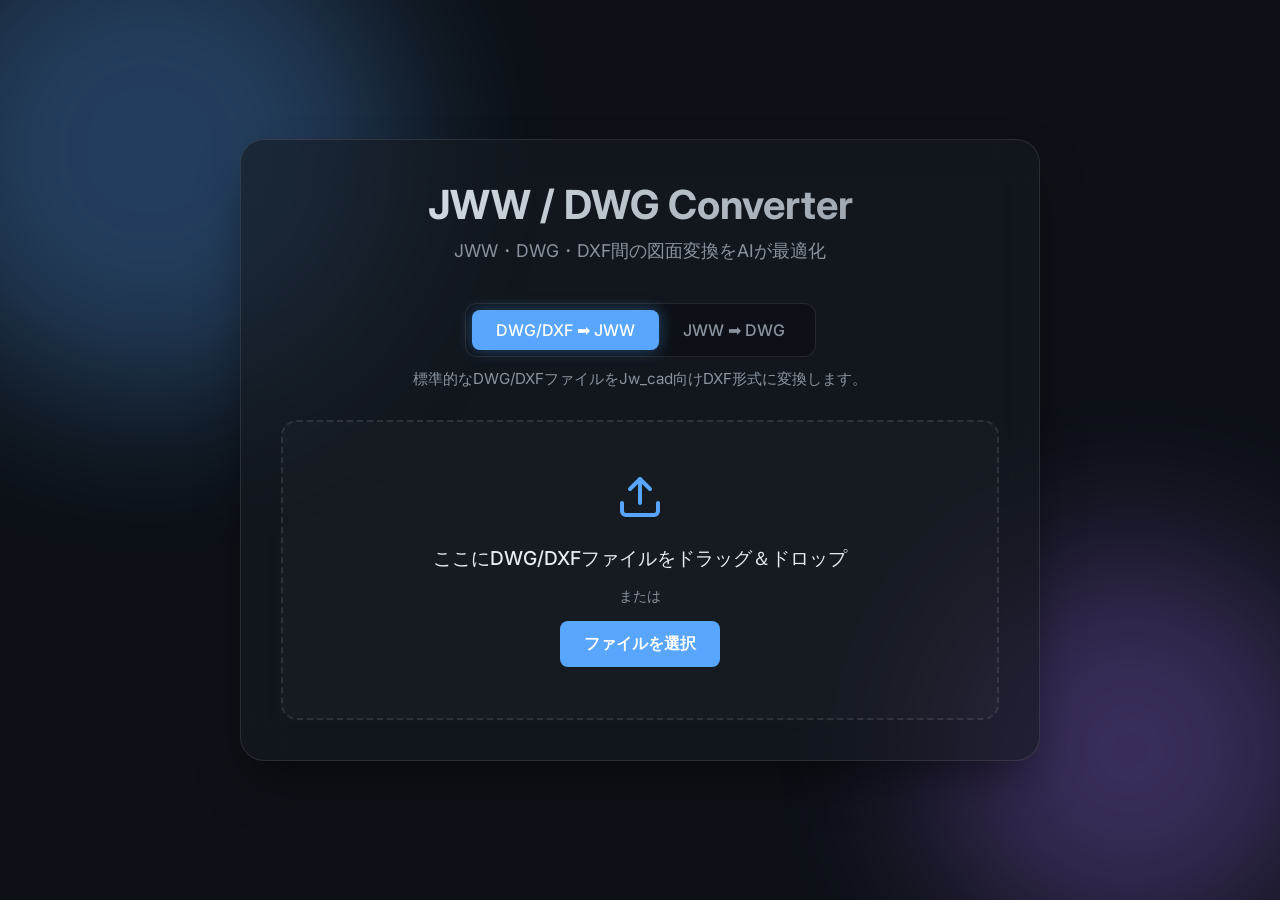
==== frontend/index.html @ c0a696db "JWW/DWG Converter SaaS - initial release Features: - JWW to DWG/DXF conversion - DWG/DXF to JWW conv" ====
<!DOCTYPE html>
<html lang="ja">

<head>
    <meta charset="UTF-8">
    <meta name="viewport" content="width=device-width, initial-scale=1.0">
    <title>JWW / DWG Converter SaaS</title>
    <link href="https://fonts.googleapis.com/css2?family=Inter:wght@400;500;600;700&display=swap" rel="stylesheet">
    <link rel="stylesheet" href="style.css">
</head>

<body>
    <div class="background-elements">
        <div class="circle circle-1"></div>
        <div class="circle circle-2"></div>
    </div>

    <div class="app-container glass-panel">
        <header>
            <h1>JWW / DWG Converter</h1>
            <p>JWW・DWG・DXF間の図面変換をAIが最適化</p>
        </header>

        <main>
            <div class="mode-selector">
                <div class="toggle-container">
                    <input type="radio" id="mode-to-jww" name="conversion-mode" value="to-jww" checked>
                    <label for="mode-to-jww">DWG/DXF ➡ JWW</label>

                    <input type="radio" id="mode-jww-to-dwg" name="conversion-mode" value="jww-to-dwg">
                    <label for="mode-jww-to-dwg">JWW ➡ DWG</label>
                </div>
                <p class="mode-desc" id="mode-desc">標準的なDWG/DXFファイルをJw_cad向けDXF形式に変換します。</p>
            </div>

            <!-- Step 1: Upload -->
            <section id="upload-section" class="active">
                <div class="drop-zone" id="drop-zone">
                    <div class="drop-zone-content">
                        <svg width="48" height="48" viewBox="0 0 24 24" fill="none" stroke="currentColor"
                            stroke-width="2" stroke-linecap="round" stroke-linejoin="round">
                            <path d="M21 15v4a2 2 0 0 1-2 2H5a2 2 0 0 1-2-2v-4"></path>
                            <polyline points="17 8 12 3 7 8"></polyline>
                            <line x1="12" y1="3" x2="12" y2="15"></line>
                        </svg>
                        <p id="drop-zone-text">ここにDWG/DXFファイルをドラッグ＆ドロップ</p>
                        <span>または</span>
                        <button class="btn primary-btn" onclick="document.getElementById('file-input').click()">ファイルを選択</button>
                        <input type="file" id="file-input" accept=".dxf,.dwg,.jww" multiple style="display: none;">
                    </div>
                </div>
            </section>

            <!-- Step 2: Mapping -->
            <section id="mapping-section" class="hidden">
                <div id="file-list-container" class="table-container" style="margin-bottom: 1rem;">
                    <h3>アップロード済みファイル</h3>
                    <ul id="file-list" style="list-style: none; padding: 0; margin: 0;"></ul>
                </div>

                <div class="mapping-header" style="display: flex; justify-content: space-between; align-items: center; flex-wrap: wrap;">
                    <div>
                        <h2>変換マッピング</h2>
                        <p class="filename-display" id="filename-display"></p>
                    </div>
                    <button class="btn primary-btn glow-btn" id="btn-ai-suggest" style="background: linear-gradient(135deg, #a855f7, #6366f1); border-color: transparent;">✨ AI自動提案</button>
                </div>

                <div id="source-format-badge" class="source-badge hidden"></div>

                <div class="table-container">
                    <h3>レイヤーマッピング</h3>
                    <table id="layer-table">
                        <thead>
                            <tr>
                                <th id="th-layer-src">DWG レイヤー</th>
                                <th id="th-layer-tgt">JWW 変換先グループ-レイヤー</th>
                            </tr>
                        </thead>
                        <tbody>
                        </tbody>
                    </table>
                </div>

                <div class="table-container">
                    <h3>色マッピング</h3>
                    <table id="color-table">
                        <thead>
                            <tr>
                                <th id="th-color-src">DWG 色</th>
                                <th id="th-color-tgt">JWW 変換先色 (背景: 黒)</th>
                            </tr>
                        </thead>
                        <tbody>
                        </tbody>
                    </table>
                </div>

                <div class="table-container">
                    <h3>線種マッピング</h3>
                    <table id="linetype-table">
                        <thead>
                            <tr>
                                <th id="th-linetype-src">DWG 線種</th>
                                <th id="th-linetype-tgt">JWW 変換先線種</th>
                            </tr>
                        </thead>
                        <tbody>
                        </tbody>
                    </table>
                </div>

                <div class="actions">
                    <button class="btn secondary-btn" id="btn-cancel">キャンセル</button>
                    <button class="btn primary-btn glow-btn" id="btn-convert">変換開始</button>
                </div>
            </section>

            <!-- Step 3: Success -->
            <section id="success-section" class="hidden">
                <div class="success-content">
                    <svg width="64" height="64" viewBox="0 0 24 24" fill="none" stroke="#22c55e" stroke-width="2"
                        stroke-linecap="round" stroke-linejoin="round">
                        <path d="M22 11.08V12a10 10 0 1 1-5.93-9.14"></path>
                        <polyline points="22 4 12 14.01 9 11.01"></polyline>
                    </svg>
                    <h2>変換成功！</h2>
                    <p id="success-message">変換済みファイルの準備ができました。</p>
                    <a id="download-link" class="btn primary-btn glow-btn" href="#" download>ファイルをダウンロード</a>
                    <button class="btn secondary-btn mt-4" id="btn-restart">別のファイルを変換</button>
                </div>
            </section>

            <!-- Loading overlay -->
            <div id="loading-overlay" class="hidden">
                <div class="spinner"></div>
                <p id="loading-text">処理中...</p>
            </div>
        </main>
    </div>

    <script src="app.js"></script>
</body>

</html>
---- frontend/style.css ----
:root {
    --bg-color: #0d1117;
    --panel-bg: rgba(22, 27, 34, 0.6);
    --panel-border: rgba(255, 255, 255, 0.1);
    --text-primary: #e6edf3;
    --text-secondary: #8b949e;
    --accent-color: #58a6ff;
    --accent-glow: rgba(88, 166, 255, 0.4);
    --success-color: #238636;
    --error-color: #f85149;
    --input-bg: rgba(13, 17, 23, 0.8);
    --table-header: rgba(33, 38, 45, 0.8);
    --table-row-hover: rgba(255, 255, 255, 0.05);
}

* {
    box-sizing: border-box;
    margin: 0;
    padding: 0;
}

body {
    font-family: 'Inter', -apple-system, BlinkMacSystemFont, "Segoe UI", Helvetica, Arial, sans-serif;
    background-color: var(--bg-color);
    color: var(--text-primary);
    min-height: 100vh;
    display: flex;
    justify-content: center;
    align-items: center;
    overflow-x: hidden;
    position: relative;
}

.background-elements {
    position: fixed;
    top: 0;
    left: 0;
    width: 100vw;
    height: 100vh;
    z-index: -1;
    overflow: hidden;
}

.circle {
    position: absolute;
    border-radius: 50%;
    filter: blur(80px);
    opacity: 0.3;
}

.circle-1 {
    width: 500px;
    height: 500px;
    background: #58a6ff;
    top: -100px;
    left: -100px;
}

.circle-2 {
    width: 400px;
    height: 400px;
    background: #a371f7;
    bottom: -50px;
    right: -50px;
}

.app-container {
    width: 100%;
    max-width: 800px;
    margin: 40px 20px;
    border-radius: 24px;
    padding: 40px;
    position: relative;
}

.glass-panel {
    background: var(--panel-bg);
    backdrop-filter: blur(20px);
    -webkit-backdrop-filter: blur(20px);
    border: 1px solid var(--panel-border);
    box-shadow: 0 25px 50px -12px rgba(0, 0, 0, 0.5);
}

header {
    text-align: center;
    margin-bottom: 40px;
}

h1 {
    font-size: 2.5rem;
    font-weight: 700;
    margin-bottom: 10px;
    background: linear-gradient(135deg, #e6edf3 0%, #8b949e 100%);
    -webkit-background-clip: text;
    background-clip: text;
    -webkit-text-fill-color: transparent;
}

header p {
    color: var(--text-secondary);
    font-size: 1.1rem;
}

.hidden {
    display: none !important;
}

.drop-zone {
    border: 2px dashed var(--panel-border);
    border-radius: 16px;
    height: 300px;
    display: flex;
    flex-direction: column;
    justify-content: center;
    align-items: center;
    transition: all 0.3s ease;
    cursor: pointer;
    background: rgba(255, 255, 255, 0.02);
}

.drop-zone:hover,
.drop-zone.dragover {
    border-color: var(--accent-color);
    background: rgba(88, 166, 255, 0.05);
}

.drop-zone-content {
    text-align: center;
    display: flex;
    flex-direction: column;
    align-items: center;
    gap: 15px;
}

.drop-zone-content svg {
    color: var(--accent-color);
    margin-bottom: 10px;
}

.drop-zone-content p {
    font-size: 1.2rem;
    font-weight: 500;
}

.drop-zone-content span {
    color: var(--text-secondary);
    font-size: 0.9rem;
}

.btn {
    padding: 12px 24px;
    border-radius: 8px;
    font-size: 1rem;
    font-weight: 600;
    cursor: pointer;
    transition: all 0.2s ease;
    border: none;
    outline: none;
    font-family: inherit;
    text-decoration: none;
    display: inline-block;
}

.primary-btn {
    background-color: var(--accent-color);
    color: #fff;
}

.primary-btn:hover {
    background-color: #4a94e8;
    transform: translateY(-2px);
}

.secondary-btn {
    background-color: transparent;
    color: var(--text-primary);
    border: 1px solid var(--panel-border);
}

.secondary-btn:hover {
    background-color: rgba(255, 255, 255, 0.1);
}

.glow-btn {
    box-shadow: 0 0 20px var(--accent-glow);
}

.mapping-header {
    margin-bottom: 24px;
    display: flex;
    justify-content: space-between;
    align-items: center;
}

.filename-display {
    color: var(--accent-color);
    font-weight: 500;
    background: rgba(88, 166, 255, 0.1);
    padding: 6px 12px;
    border-radius: 16px;
}

.table-container {
    margin-bottom: 30px;
    background: var(--input-bg);
    border-radius: 12px;
    border: 1px solid var(--panel-border);
    overflow: hidden;
}

.table-container h3 {
    padding: 16px;
    background: var(--table-header);
    border-bottom: 1px solid var(--panel-border);
    font-size: 1.1rem;
}

table {
    width: 100%;
    border-collapse: collapse;
}

th,
td {
    padding: 12px 16px;
    text-align: left;
    border-bottom: 1px solid var(--panel-border);
}

th {
    color: var(--text-secondary);
    font-size: 0.9rem;
    font-weight: 600;
}

tr:last-child td {
    border-bottom: none;
}

tr:hover {
    background: var(--table-row-hover);
}

select {
    width: 100%;
    padding: 8px 12px;
    border-radius: 6px;
    background-color: var(--bg-color);
    border: 1px solid var(--panel-border);
    color: var(--text-primary);
    font-family: inherit;
    font-size: 0.9rem;
    outline: none;
    transition: border-color 0.2s;
}

select:focus,
.mapping-input:focus {
    border-color: var(--accent-color);
}

.mapping-input {
    width: 100%;
    padding: 8px 12px;
    border-radius: 6px;
    background-color: var(--bg-color);
    border: 1px solid var(--panel-border);
    color: var(--text-primary);
    font-family: inherit;
    font-size: 0.9rem;
    outline: none;
    transition: border-color 0.2s;
}

.ai-suggested {
    background-color: rgba(168, 85, 247, 0.15) !important;
    border-color: #a855f7 !important;
    box-shadow: 0 0 8px rgba(168, 85, 247, 0.3) inset;
}

.actions {
    display: flex;
    justify-content: flex-end;
    gap: 16px;
    margin-top: 40px;
}

.success-content {
    text-align: center;
    padding: 60px 20px;
    display: flex;
    flex-direction: column;
    align-items: center;
    gap: 20px;
}

.mt-4 {
    margin-top: 16px;
}

#loading-overlay {
    position: absolute;
    top: 0;
    left: 0;
    width: 100%;
    height: 100%;
    background: rgba(13, 17, 23, 0.8);
    backdrop-filter: blur(4px);
    border-radius: 24px;
    display: flex;
    flex-direction: column;
    justify-content: center;
    align-items: center;
    z-index: 10;
}

.spinner {
    width: 50px;
    height: 50px;
    border: 3px solid rgba(88, 166, 255, 0.3);
    border-radius: 50%;
    border-top-color: var(--accent-color);
    animation: spin 1s ease-in-out infinite;
    margin-bottom: 16px;
}

@keyframes spin {
    to {
        transform: rotate(360deg);
    }
}

/* Mode Selector Styles */
.mode-selector {
    margin-bottom: 30px;
    text-align: center;
}

.toggle-container {
    display: inline-flex;
    background: rgba(13, 17, 23, 0.8);
    border: 1px solid var(--panel-border);
    border-radius: 12px;
    padding: 6px;
    margin-bottom: 12px;
}

.toggle-container input[type="radio"] {
    display: none;
}

.toggle-container label {
    padding: 10px 24px;
    border-radius: 8px;
    color: var(--text-secondary);
    font-weight: 500;
    cursor: pointer;
    transition: all 0.3s ease;
}

.toggle-container input[type="radio"]:checked + label {
    background: var(--accent-color);
    color: #fff;
    box-shadow: 0 0 15px var(--accent-glow);
}

.mode-desc {
    color: var(--text-secondary);
    font-size: 0.95rem;
}

.source-badge {
    display: inline-block;
    background: linear-gradient(135deg, #238636, #2ea043);
    color: #fff;
    padding: 6px 16px;
    border-radius: 20px;
    font-size: 0.85rem;
    font-weight: 600;
    margin-bottom: 20px;
    letter-spacing: 0.5px;
}
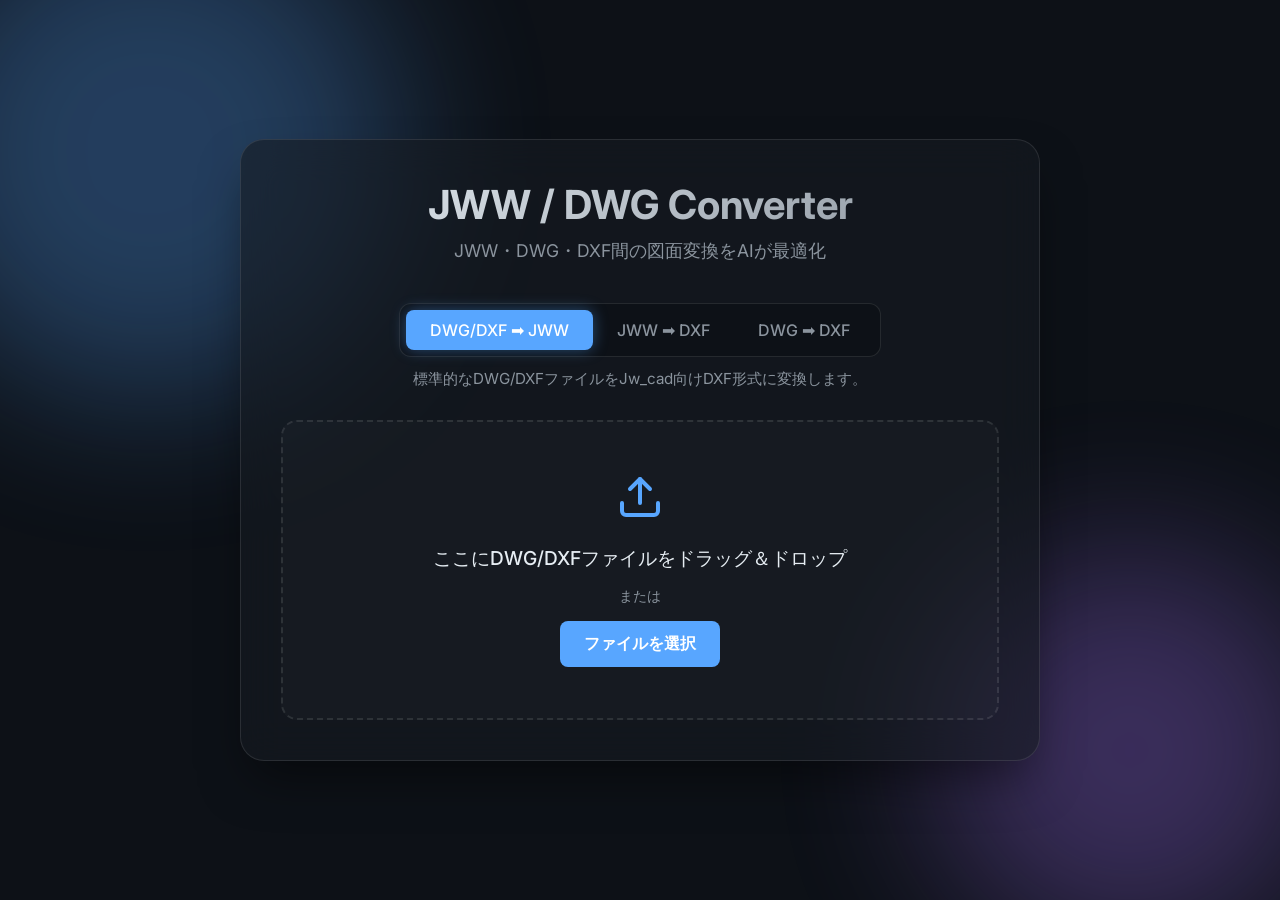
==== commit 093fdeac: "feat: add DWG read support and DWG->DXF conversion mode - DWG files now read via ODA File Converter " ====
--- a/frontend/index.html
+++ b/frontend/index.html
@@ -28,7 +28,10 @@
                     <label for="mode-to-jww">DWG/DXF ➡ JWW</label>
 
                     <input type="radio" id="mode-jww-to-dwg" name="conversion-mode" value="jww-to-dwg">
-                    <label for="mode-jww-to-dwg">JWW ➡ DWG</label>
+                    <label for="mode-jww-to-dwg">JWW ➡ DXF</label>
+
+                    <input type="radio" id="mode-to-dxf" name="conversion-mode" value="to-dxf">
+                    <label for="mode-to-dxf">DWG ➡ DXF</label>
                 </div>
                 <p class="mode-desc" id="mode-desc">標準的なDWG/DXFファイルをJw_cad向けDXF形式に変換します。</p>
             </div>
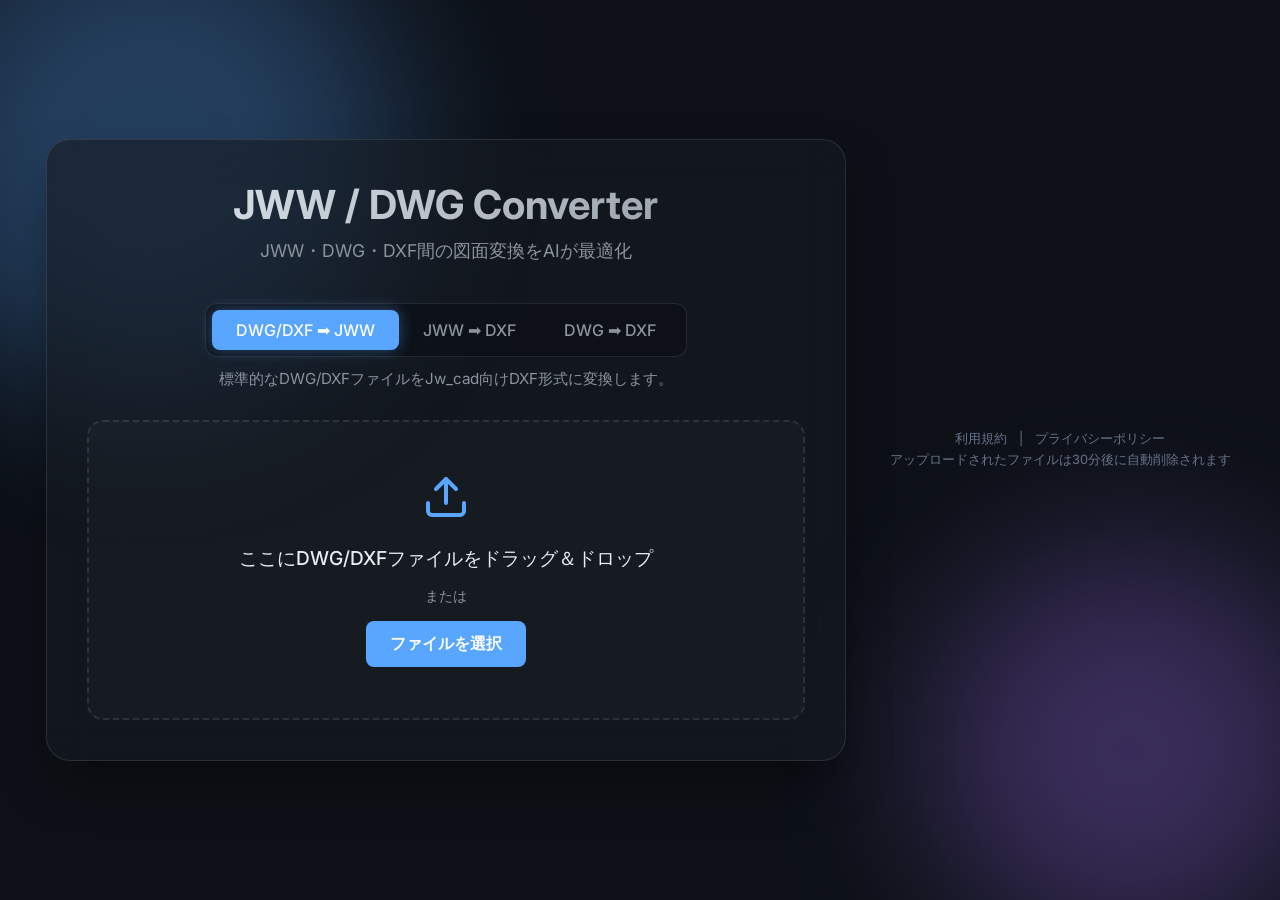
==== commit ab3a9d52: "feat: commercialization security hardening and legal pages Security: - File size limit (50MB) with s" ====
--- a/frontend/index.html
+++ b/frontend/index.html
@@ -142,6 +142,14 @@
         </main>
     </div>
 
+    <footer style="text-align: center; padding: 1.5rem; color: #64748b; font-size: 0.8rem;">
+        <a href="/app/terms.html" style="color: #64748b; text-decoration: none; margin: 0 0.5rem;">利用規約</a>
+        <span>|</span>
+        <a href="/app/privacy.html" style="color: #64748b; text-decoration: none; margin: 0 0.5rem;">プライバシーポリシー</a>
+        <br>
+        <span style="margin-top: 0.3rem; display: inline-block;">アップロードされたファイルは30分後に自動削除されます</span>
+    </footer>
+
     <script src="app.js"></script>
 </body>
 
